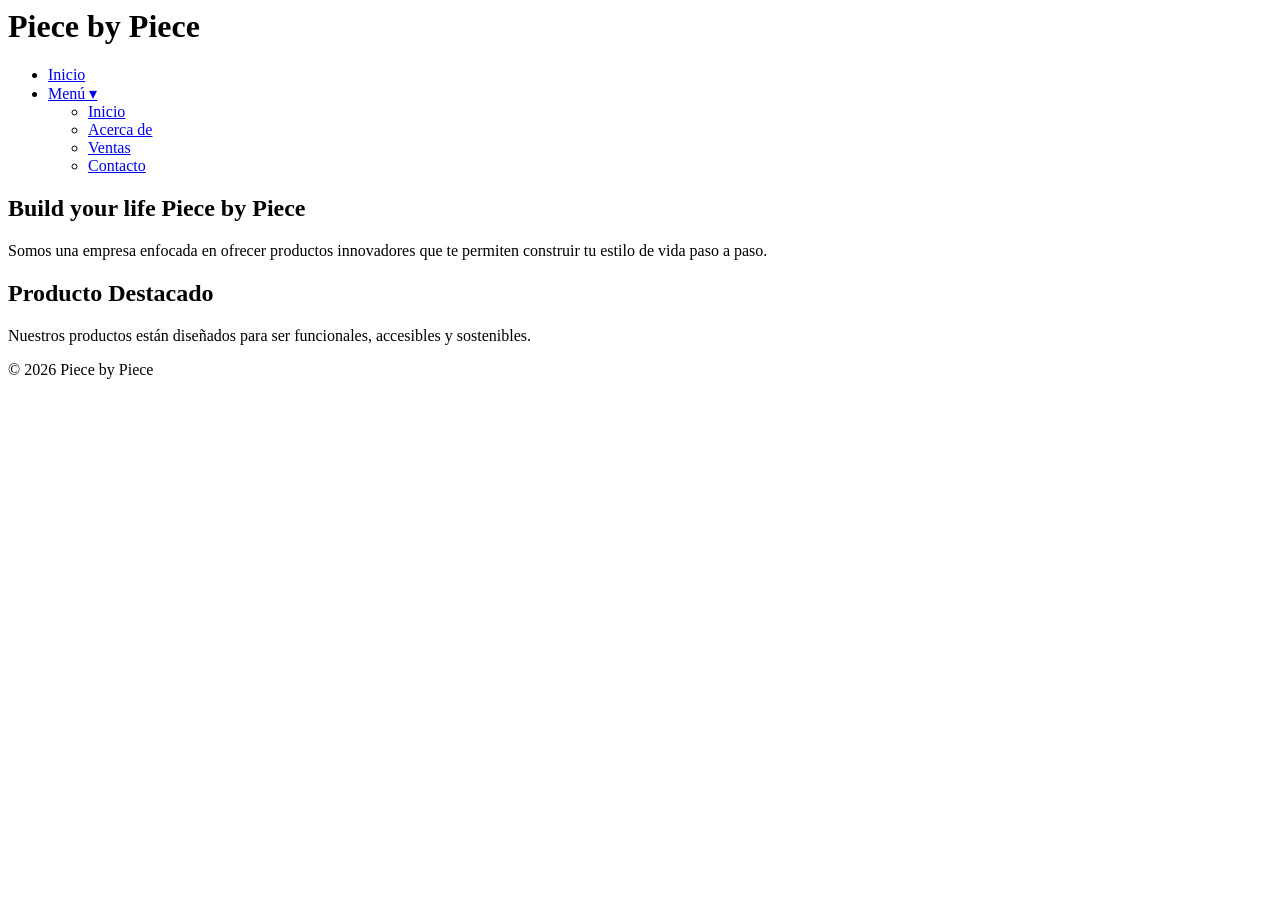
==== index.html @ b72b8716 "Create index.html" ====
<html lang="es">
<head>
<meta charset="UTF-8">
<meta name="viewport" content="width=device-width, initial-scale=1.0">
<title>Piece by Piece</title>
<link href="https://fonts.googleapis.com/css2?family=League+Spartan:wght@300;400;600&display=swap" rel="stylesheet">
<link rel="stylesheet" href="styles.css">
</head>
<body>

<header>
  <h1>Piece by Piece</h1>
  <nav>
    <ul class="menu">
      <li><a href="index.html">Inicio</a></li>
      <li class="dropdown">
        <a href="#">Menú ▾</a>
        <ul class="submenu">
          <li><a href="index.html">Inicio</a></li>
          <li><a href="acerca.html">Acerca de</a></li>
          <li><a href="ventas.html">Ventas</a></li>
          <li><a href="contacto.html">Contacto</a></li>
        </ul>
      </li>
    </ul>
  </nav>
</header>

<section class="hero">
  <h2>Build your life Piece by Piece</h2>
  <p>Somos una empresa enfocada en ofrecer productos innovadores que te permiten construir tu estilo de vida paso a paso.</p>
</section>

<section class="productos">
  <h2>Producto Destacado</h2>
  <p>Nuestros productos están diseñados para ser funcionales, accesibles y sostenibles.</p>
</section>

<footer>
  <p>© 2026 Piece by Piece</p>
</footer>

</body>
</html>
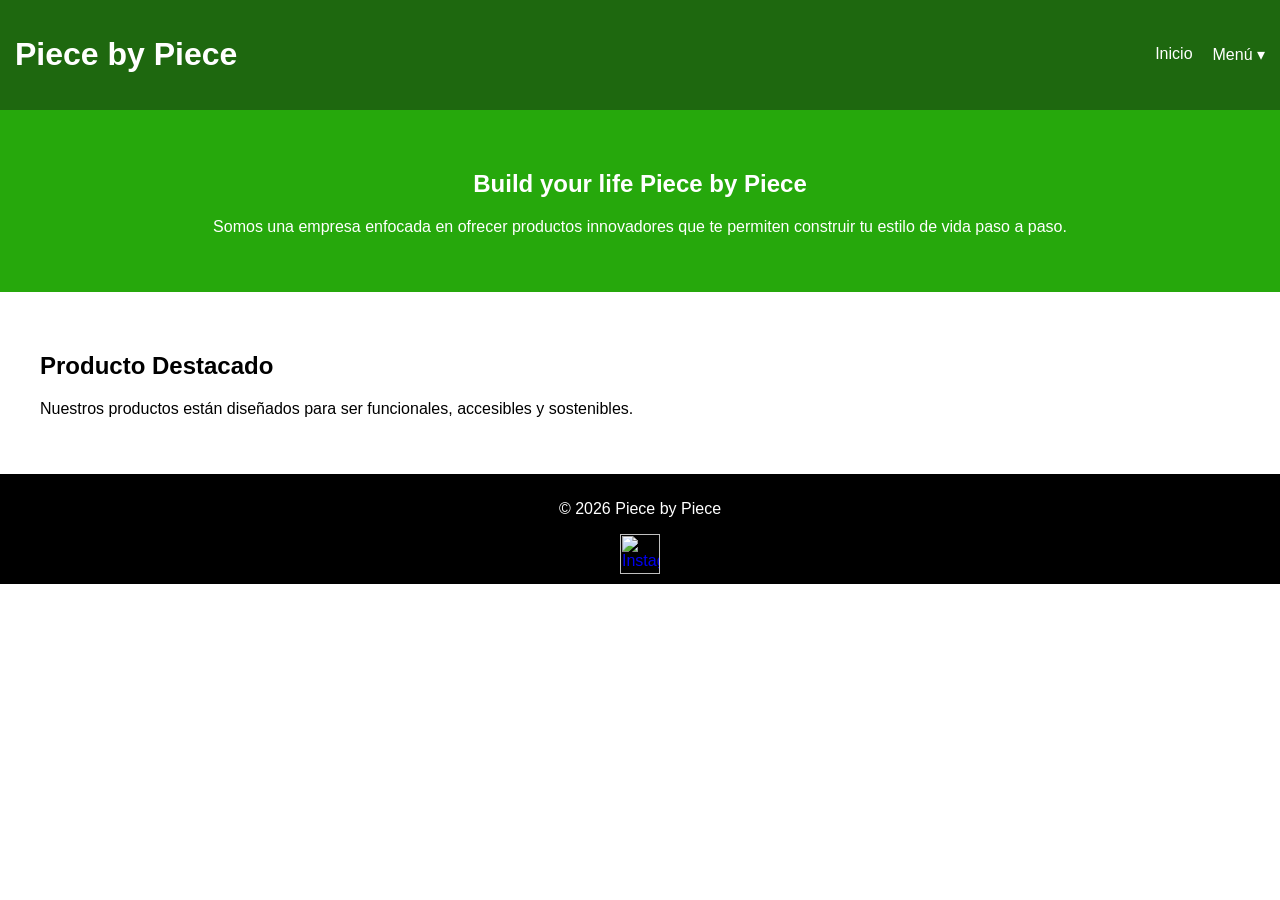
==== commit dbc97bf6: "Add Instagram link and logo to footer" ====
--- a/index.html
+++ b/index.html
@@ -38,6 +38,9 @@
 
 <footer>
   <p>© 2026 Piece by Piece</p>
+  <a href="https://www.instagram.com/oficial.pbp/" target="_blank">
+    <img src="iglogo.png" alt="Instagram" style="width: 40px; height: 40px;">
+  </a>
 </footer>
 
 </body>
--- a/styles.css
+++ b/styles.css
@@ -0,0 +1,80 @@
+body {
+  font-family: 'League Spartan', sans-serif;
+  margin: 0;
+  background-color: white;
+  color: black;
+}
+
+header {
+  background-color: #1E680F;
+  color: white;
+  padding: 15px;
+  display: flex;
+  justify-content: space-between;
+  align-items: center;
+}
+
+.menu {
+  list-style: none;
+  display: flex;
+  gap: 20px;
+}
+
+.menu a {
+  color: white;
+  text-decoration: none;
+}
+
+.dropdown {
+  position: relative;
+}
+
+.submenu {
+  display: none;
+  position: absolute;
+  background-color: #26A80C;
+  list-style: none;
+  padding: 10px;
+}
+
+.dropdown:hover .submenu {
+  display: block;
+}
+
+section {
+  padding: 40px;
+}
+
+.hero {
+  background-color: #26A80C;
+  color: white;
+  text-align: center;
+}
+
+footer {
+  background-color: black;
+  color: white;
+  text-align: center;
+  padding: 10px;
+}
+
+/* Acerca con Times New Roman */
+.acerca {
+  font-family: 'Times New Roman', serif;
+}
+
+form {
+  display: flex;
+  flex-direction: column;
+  gap: 10px;
+  max-width: 300px;
+}
+
+button {
+  background-color: #1E680F;
+  color: white;
+  border: none;
+  padding: 10px;
+  cursor: pointer;
+}
+
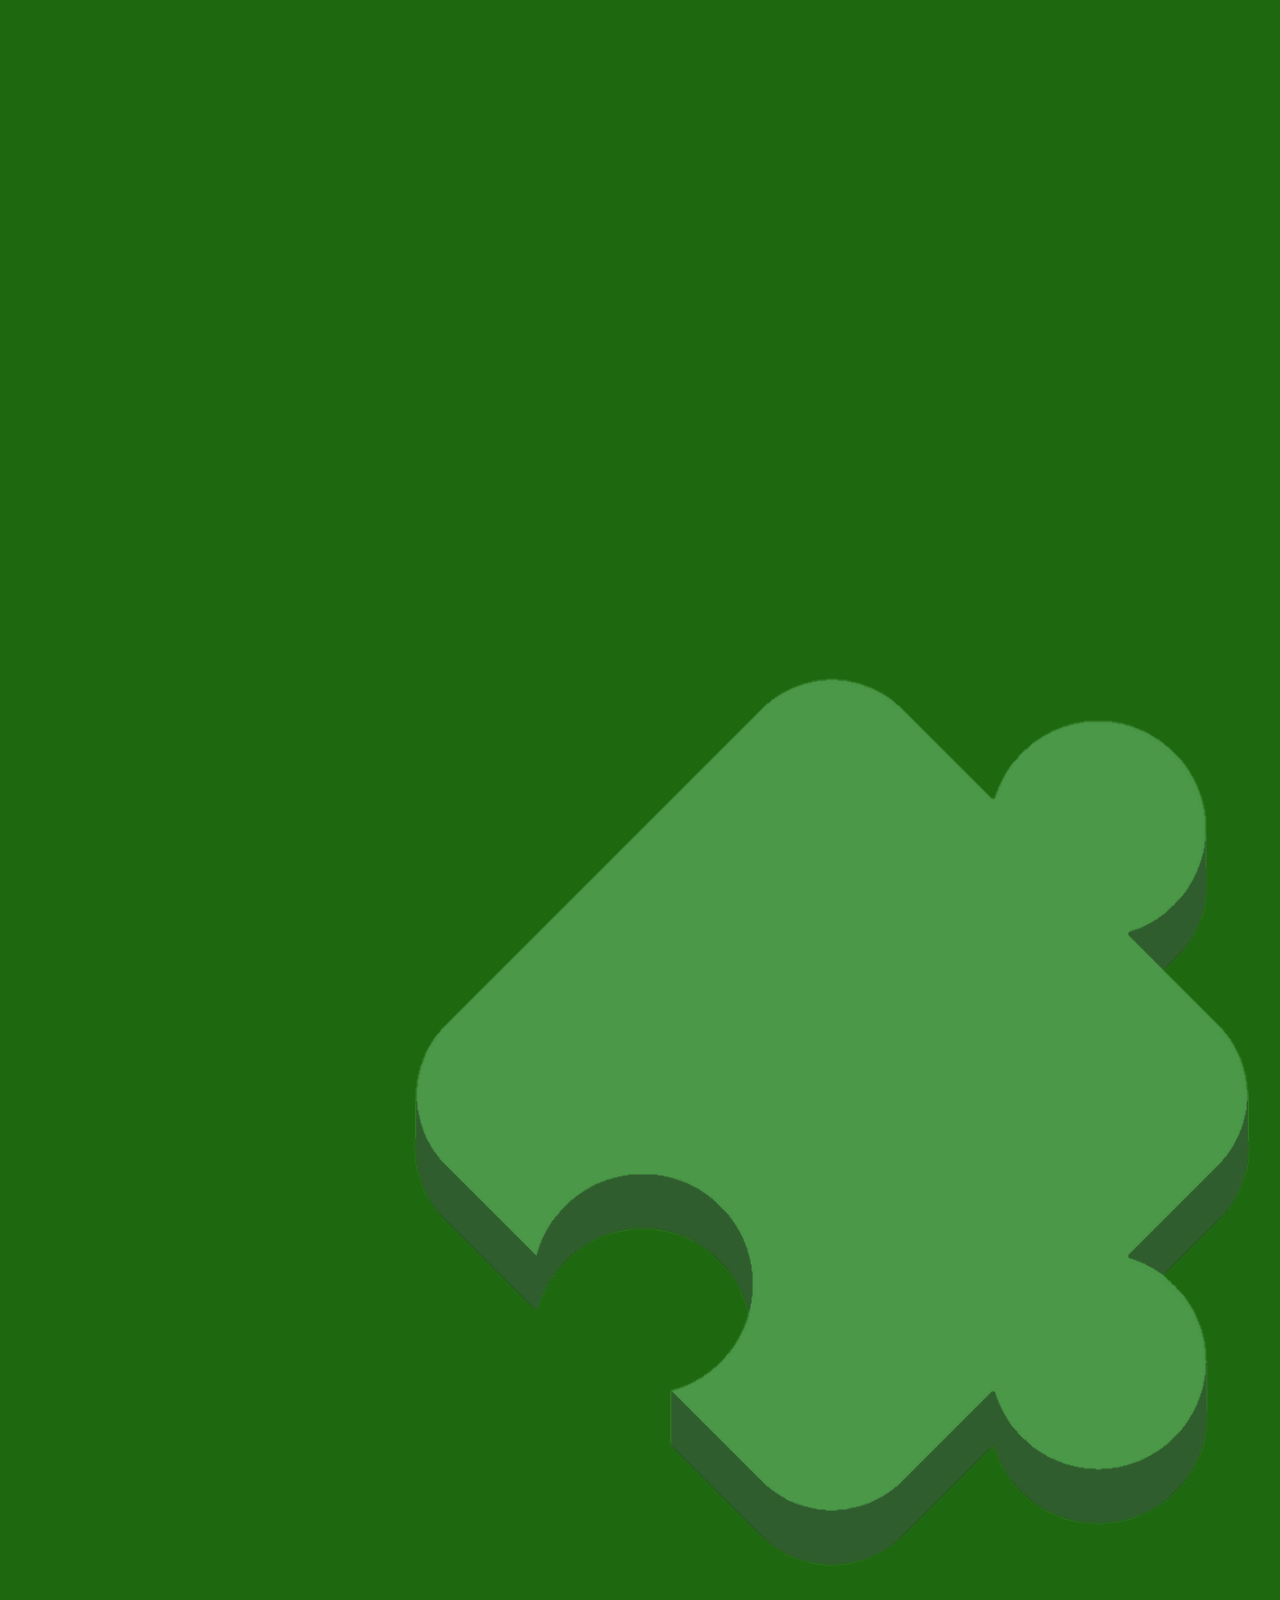
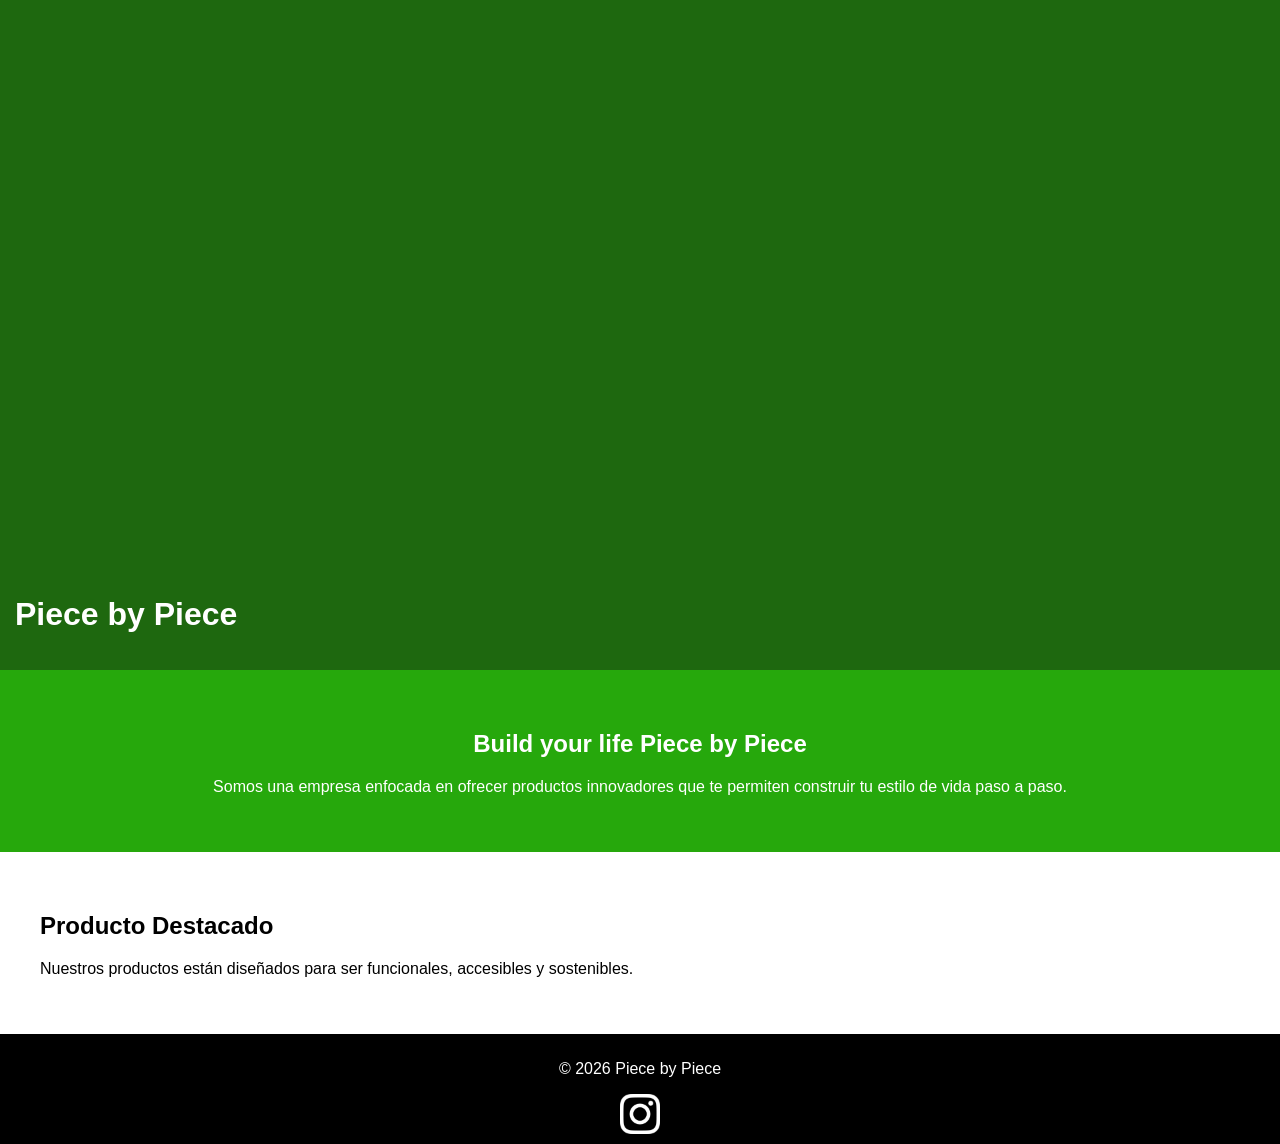
==== commit b97a44c2: "Refactor header to include logo and div wrapper" ====
--- a/index.html
+++ b/index.html
@@ -9,7 +9,10 @@
 <body>
 
 <header>
-  <h1>Piece by Piece</h1>
+  <div class="header-content">
+    <img src="pbplogo.png" alt="Piece by Piece Logo" class="logo">
+    <h1>Piece by Piece</h1>
+  </div>
   <nav>
     <ul class="menu">
       <li><a href="index.html">Inicio</a></li>
--- a/styles.css
+++ b/styles.css
@@ -77,4 +77,3 @@
   padding: 10px;
   cursor: pointer;
 }
-
